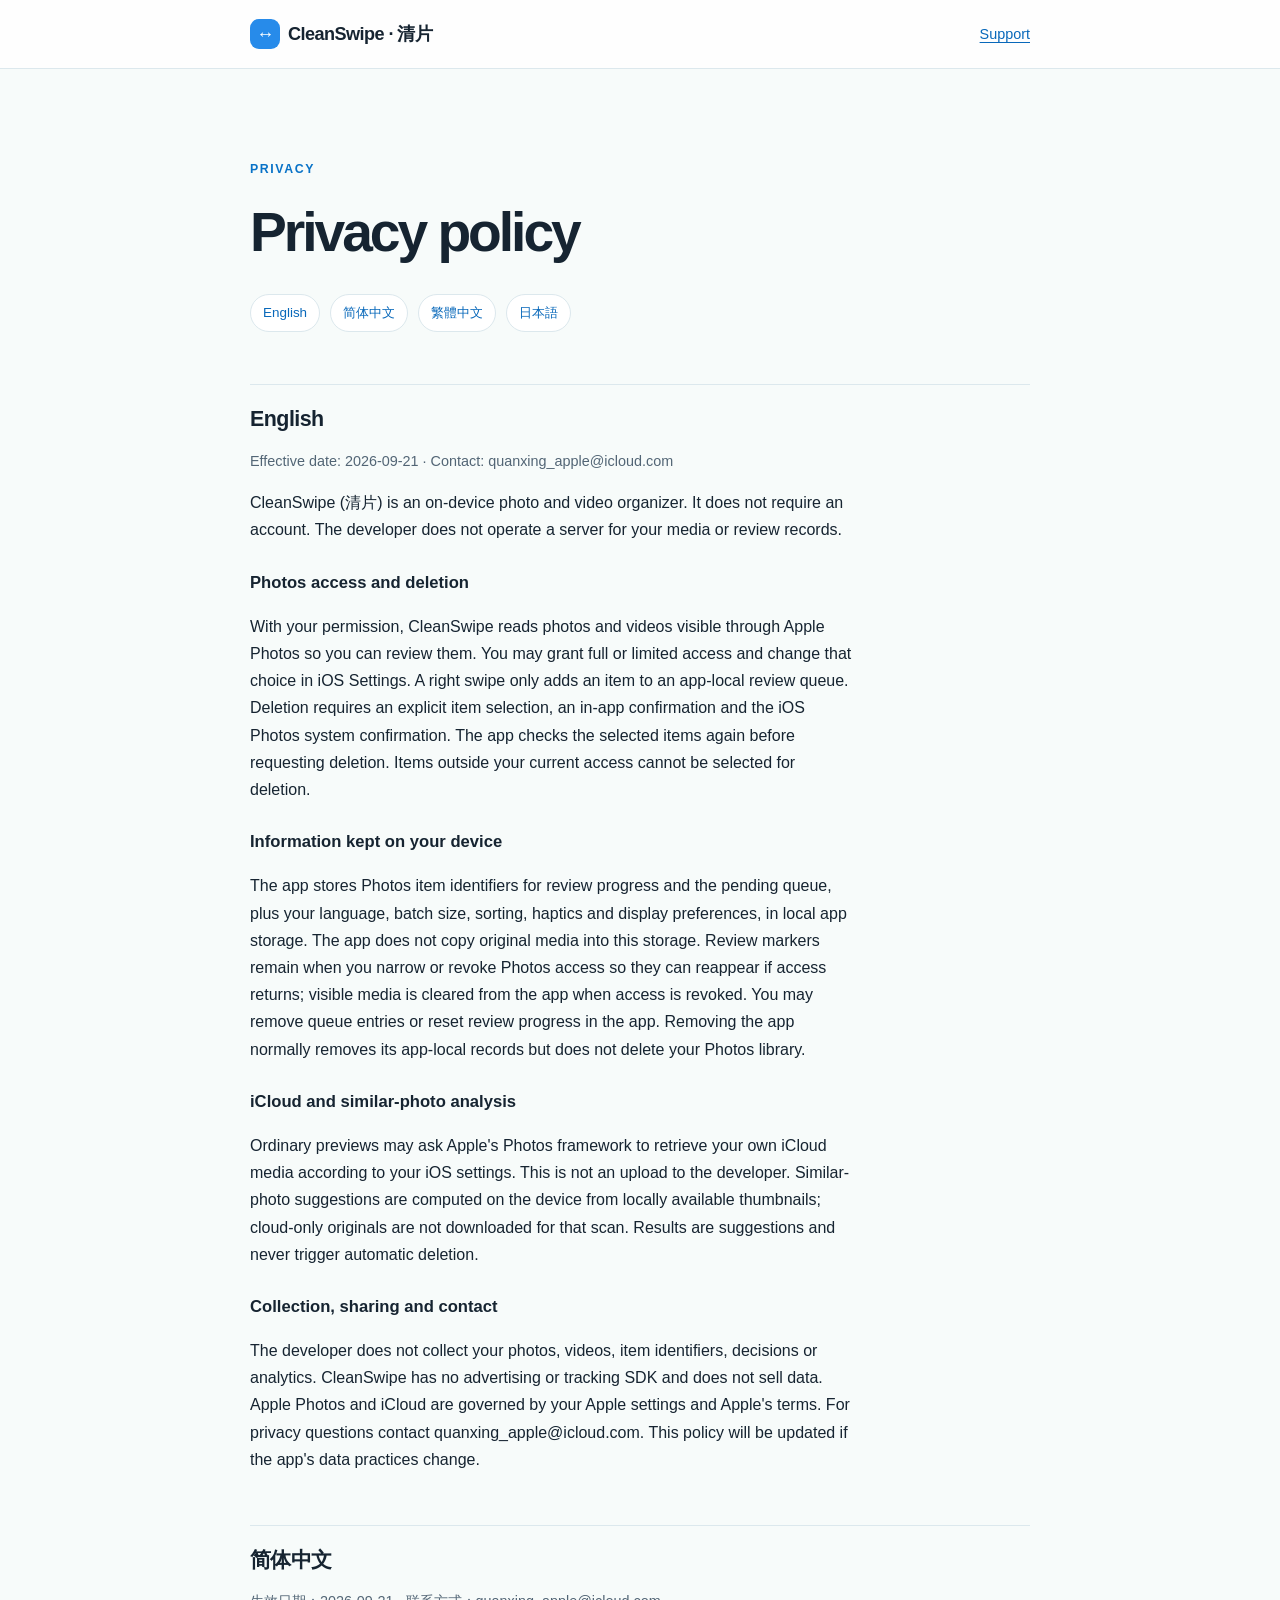
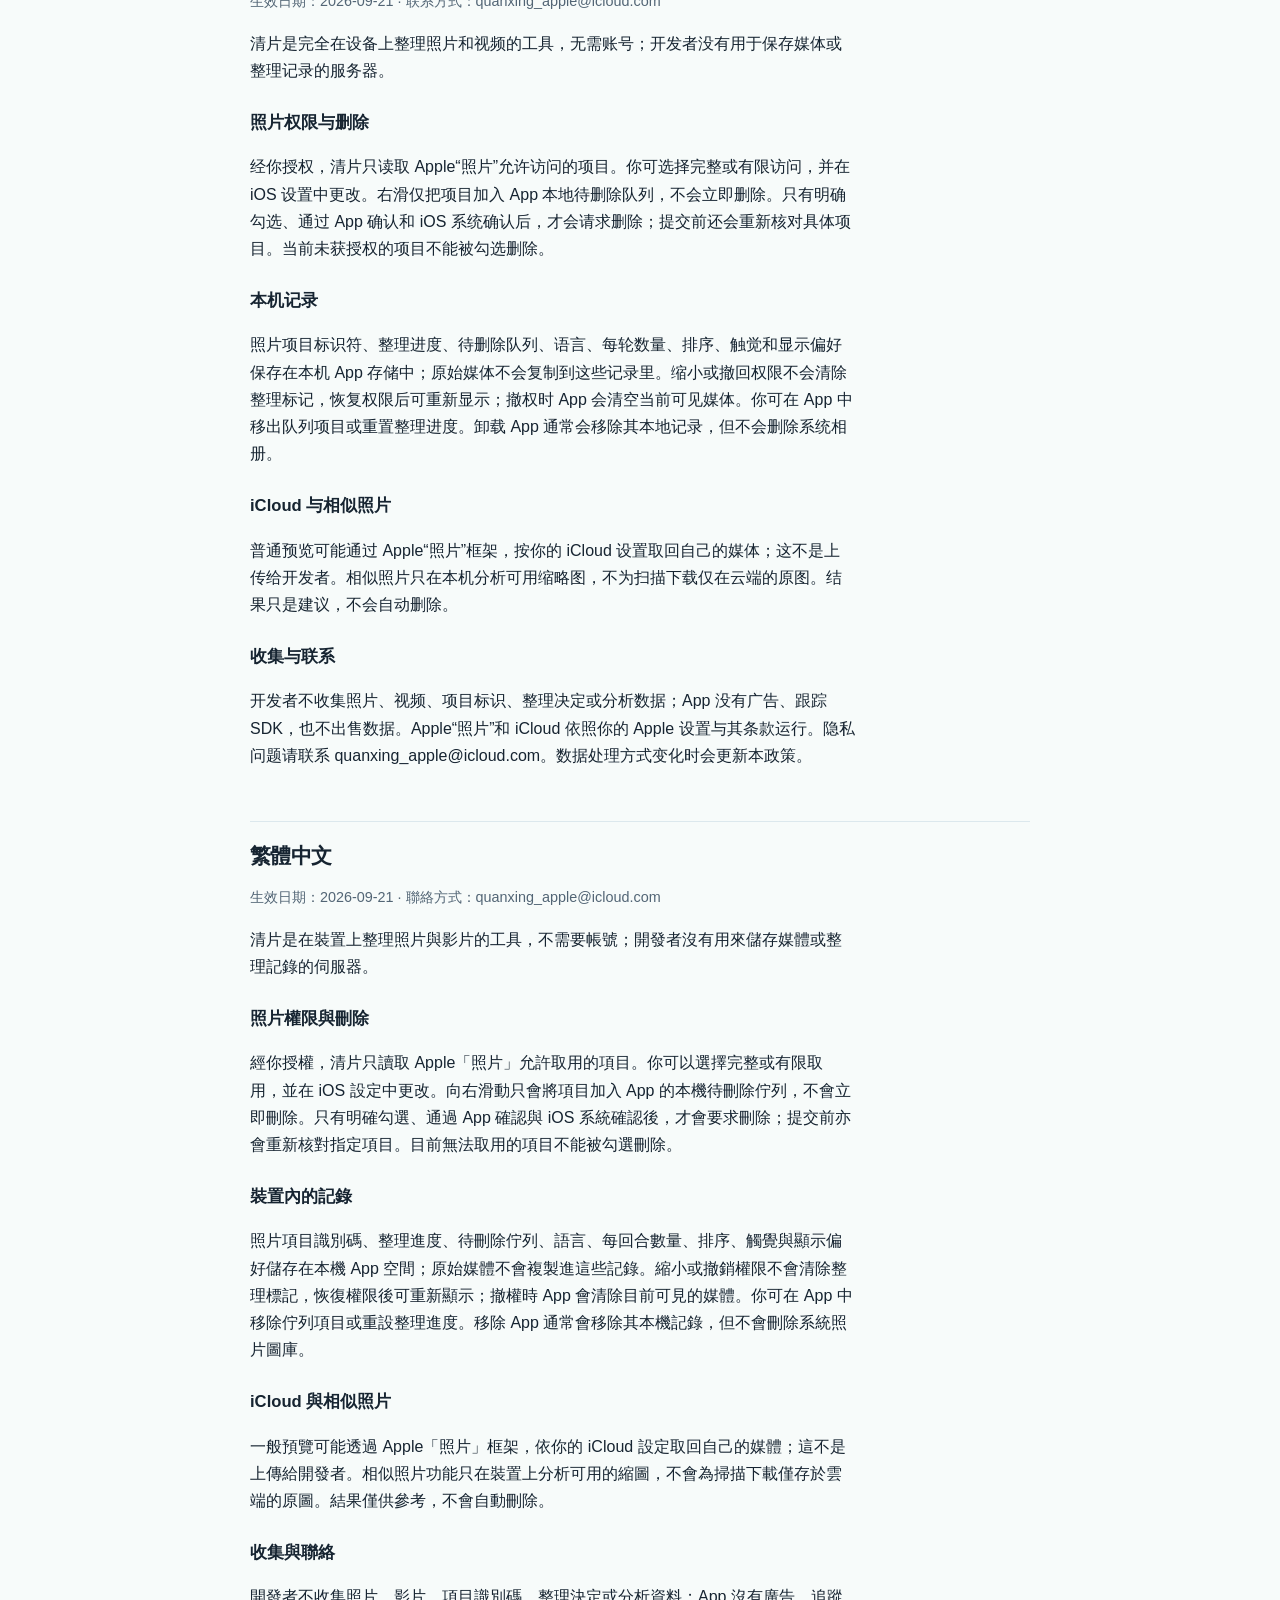
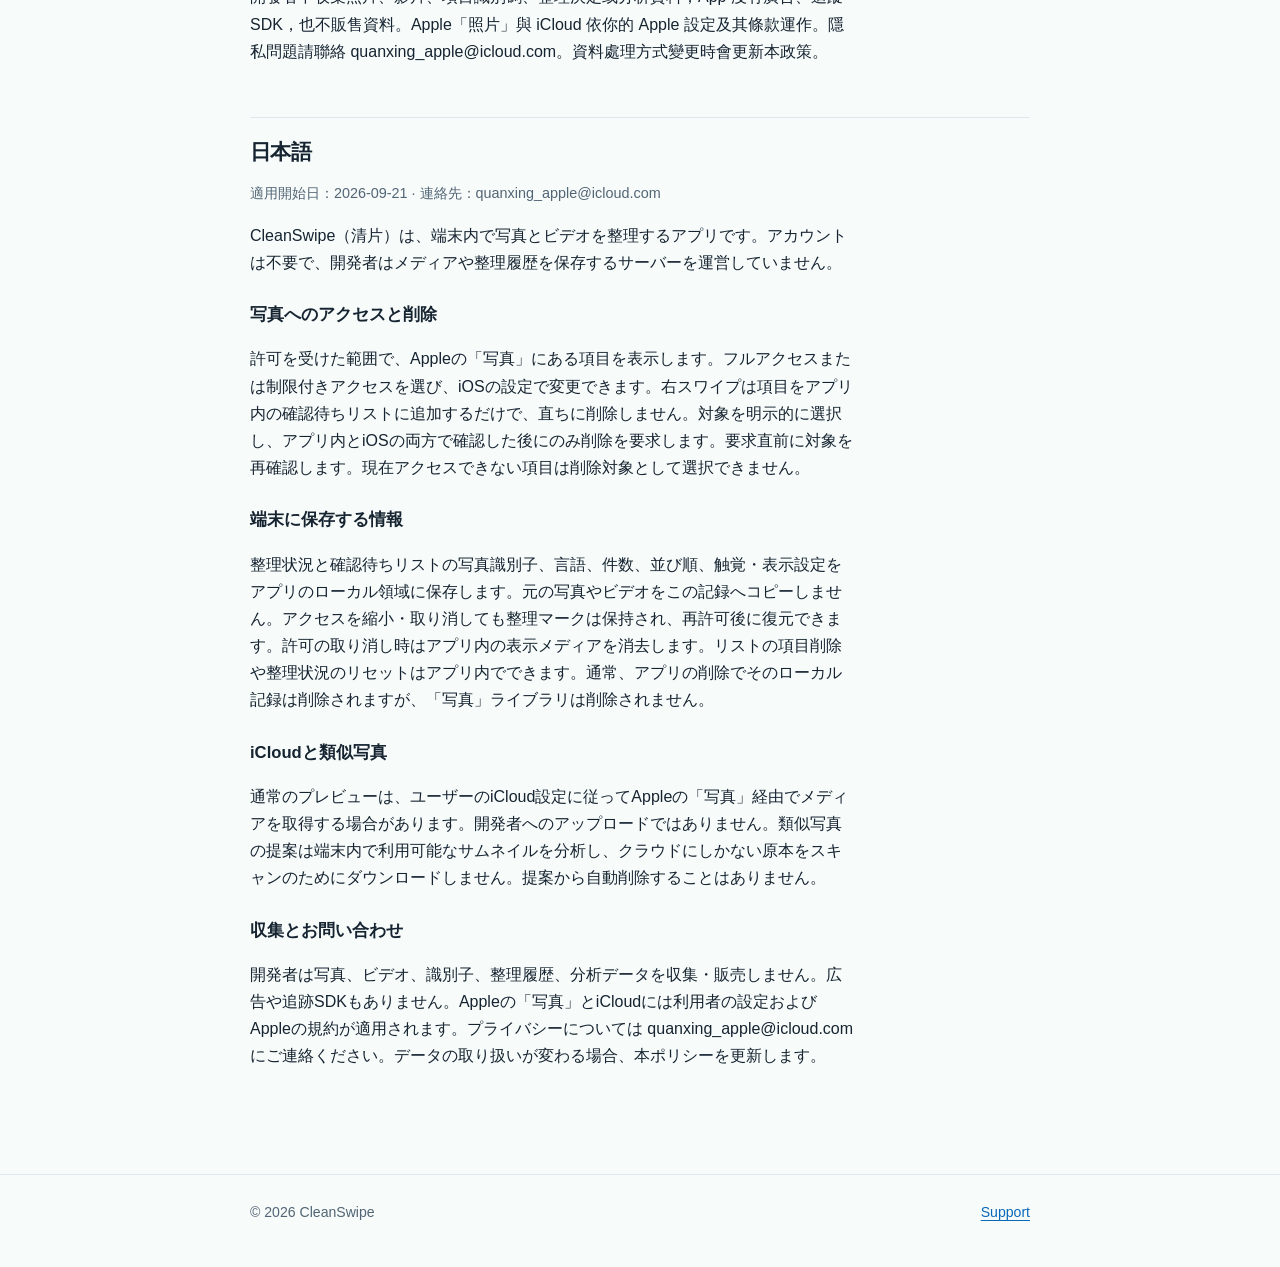
==== privacy/index.html @ 9138d6c2 "Publish CleanSwipe privacy and support site" ====
<!doctype html>
<html lang="en"><head><meta charset="utf-8"><meta name="viewport" content="width=device-width,initial-scale=1"><title>Privacy Policy · CleanSwipe</title><meta name="description" content="How CleanSwipe handles Photos access and on-device review data."><link rel="icon" type="image/png" href="../favicon.png"><link rel="stylesheet" href="../styles.css"></head>
<body><header><div class="wrap nav"><a class="brand" href="../"><i aria-hidden="true">↔</i>CleanSwipe · 清片</a><nav class="navlinks" aria-label="Pages"><a href="../support/">Support</a></nav></div></header>
<main class="wrap"><p class="eyebrow">Privacy</p><h1>Privacy policy</h1><nav class="language-nav" aria-label="Language"><a href="#en">English</a><a href="#zh-hans">简体中文</a><a href="#zh-hant">繁體中文</a><a href="#ja">日本語</a></nav>
<article id="en" class="language-section" lang="en"><h2>English</h2><p class="meta">Effective date: 2026-09-21 · Contact: quanxing_apple@icloud.com</p><p>CleanSwipe (清片) is an on-device photo and video organizer. It does not require an account. The developer does not operate a server for your media or review records.</p><h3>Photos access and deletion</h3><p>With your permission, CleanSwipe reads photos and videos visible through Apple Photos so you can review them. You may grant full or limited access and change that choice in iOS Settings. A right swipe only adds an item to an app-local review queue. Deletion requires an explicit item selection, an in-app confirmation and the iOS Photos system confirmation. The app checks the selected items again before requesting deletion. Items outside your current access cannot be selected for deletion.</p><h3>Information kept on your device</h3><p>The app stores Photos item identifiers for review progress and the pending queue, plus your language, batch size, sorting, haptics and display preferences, in local app storage. The app does not copy original media into this storage. Review markers remain when you narrow or revoke Photos access so they can reappear if access returns; visible media is cleared from the app when access is revoked. You may remove queue entries or reset review progress in the app. Removing the app normally removes its app-local records but does not delete your Photos library.</p><h3>iCloud and similar-photo analysis</h3><p>Ordinary previews may ask Apple's Photos framework to retrieve your own iCloud media according to your iOS settings. This is not an upload to the developer. Similar-photo suggestions are computed on the device from locally available thumbnails; cloud-only originals are not downloaded for that scan. Results are suggestions and never trigger automatic deletion.</p><h3>Collection, sharing and contact</h3><p>The developer does not collect your photos, videos, item identifiers, decisions or analytics. CleanSwipe has no advertising or tracking SDK and does not sell data. Apple Photos and iCloud are governed by your Apple settings and Apple's terms. For privacy questions contact quanxing_apple@icloud.com. This policy will be updated if the app's data practices change.</p></article>
<article id="zh-hans" class="language-section" lang="zh-Hans"><h2>简体中文</h2><p class="meta">生效日期：2026-09-21 · 联系方式：quanxing_apple@icloud.com</p><p>清片是完全在设备上整理照片和视频的工具，无需账号；开发者没有用于保存媒体或整理记录的服务器。</p><h3>照片权限与删除</h3><p>经你授权，清片只读取 Apple“照片”允许访问的项目。你可选择完整或有限访问，并在 iOS 设置中更改。右滑仅把项目加入 App 本地待删除队列，不会立即删除。只有明确勾选、通过 App 确认和 iOS 系统确认后，才会请求删除；提交前还会重新核对具体项目。当前未获授权的项目不能被勾选删除。</p><h3>本机记录</h3><p>照片项目标识符、整理进度、待删除队列、语言、每轮数量、排序、触觉和显示偏好保存在本机 App 存储中；原始媒体不会复制到这些记录里。缩小或撤回权限不会清除整理标记，恢复权限后可重新显示；撤权时 App 会清空当前可见媒体。你可在 App 中移出队列项目或重置整理进度。卸载 App 通常会移除其本地记录，但不会删除系统相册。</p><h3>iCloud 与相似照片</h3><p>普通预览可能通过 Apple“照片”框架，按你的 iCloud 设置取回自己的媒体；这不是上传给开发者。相似照片只在本机分析可用缩略图，不为扫描下载仅在云端的原图。结果只是建议，不会自动删除。</p><h3>收集与联系</h3><p>开发者不收集照片、视频、项目标识、整理决定或分析数据；App 没有广告、跟踪 SDK，也不出售数据。Apple“照片”和 iCloud 依照你的 Apple 设置与其条款运行。隐私问题请联系 quanxing_apple@icloud.com。数据处理方式变化时会更新本政策。</p></article>
<article id="zh-hant" class="language-section" lang="zh-Hant"><h2>繁體中文</h2><p class="meta">生效日期：2026-09-21 · 聯絡方式：quanxing_apple@icloud.com</p><p>清片是在裝置上整理照片與影片的工具，不需要帳號；開發者沒有用來儲存媒體或整理記錄的伺服器。</p><h3>照片權限與刪除</h3><p>經你授權，清片只讀取 Apple「照片」允許取用的項目。你可以選擇完整或有限取用，並在 iOS 設定中更改。向右滑動只會將項目加入 App 的本機待刪除佇列，不會立即刪除。只有明確勾選、通過 App 確認與 iOS 系統確認後，才會要求刪除；提交前亦會重新核對指定項目。目前無法取用的項目不能被勾選刪除。</p><h3>裝置內的記錄</h3><p>照片項目識別碼、整理進度、待刪除佇列、語言、每回合數量、排序、觸覺與顯示偏好儲存在本機 App 空間；原始媒體不會複製進這些記錄。縮小或撤銷權限不會清除整理標記，恢復權限後可重新顯示；撤權時 App 會清除目前可見的媒體。你可在 App 中移除佇列項目或重設整理進度。移除 App 通常會移除其本機記錄，但不會刪除系統照片圖庫。</p><h3>iCloud 與相似照片</h3><p>一般預覽可能透過 Apple「照片」框架，依你的 iCloud 設定取回自己的媒體；這不是上傳給開發者。相似照片功能只在裝置上分析可用的縮圖，不會為掃描下載僅存於雲端的原圖。結果僅供參考，不會自動刪除。</p><h3>收集與聯絡</h3><p>開發者不收集照片、影片、項目識別碼、整理決定或分析資料；App 沒有廣告、追蹤 SDK，也不販售資料。Apple「照片」與 iCloud 依你的 Apple 設定及其條款運作。隱私問題請聯絡 quanxing_apple@icloud.com。資料處理方式變更時會更新本政策。</p></article>
<article id="ja" class="language-section" lang="ja"><h2>日本語</h2><p class="meta">適用開始日：2026-09-21 · 連絡先：quanxing_apple@icloud.com</p><p>CleanSwipe（清片）は、端末内で写真とビデオを整理するアプリです。アカウントは不要で、開発者はメディアや整理履歴を保存するサーバーを運営していません。</p><h3>写真へのアクセスと削除</h3><p>許可を受けた範囲で、Appleの「写真」にある項目を表示します。フルアクセスまたは制限付きアクセスを選び、iOSの設定で変更できます。右スワイプは項目をアプリ内の確認待ちリストに追加するだけで、直ちに削除しません。対象を明示的に選択し、アプリ内とiOSの両方で確認した後にのみ削除を要求します。要求直前に対象を再確認します。現在アクセスできない項目は削除対象として選択できません。</p><h3>端末に保存する情報</h3><p>整理状況と確認待ちリストの写真識別子、言語、件数、並び順、触覚・表示設定をアプリのローカル領域に保存します。元の写真やビデオをこの記録へコピーしません。アクセスを縮小・取り消しても整理マークは保持され、再許可後に復元できます。許可の取り消し時はアプリ内の表示メディアを消去します。リストの項目削除や整理状況のリセットはアプリ内でできます。通常、アプリの削除でそのローカル記録は削除されますが、「写真」ライブラリは削除されません。</p><h3>iCloudと類似写真</h3><p>通常のプレビューは、ユーザーのiCloud設定に従ってAppleの「写真」経由でメディアを取得する場合があります。開発者へのアップロードではありません。類似写真の提案は端末内で利用可能なサムネイルを分析し、クラウドにしかない原本をスキャンのためにダウンロードしません。提案から自動削除することはありません。</p><h3>収集とお問い合わせ</h3><p>開発者は写真、ビデオ、識別子、整理履歴、分析データを収集・販売しません。広告や追跡SDKもありません。Appleの「写真」とiCloudには利用者の設定およびAppleの規約が適用されます。プライバシーについては quanxing_apple@icloud.com にご連絡ください。データの取り扱いが変わる場合、本ポリシーを更新します。</p></article>
</main><footer><div class="wrap"><span>© 2026 CleanSwipe</span><a href="../support/">Support</a></div></footer></body></html>
---- styles.css ----
:root{color-scheme:light;--ink:#162431;--muted:#526575;--blue:#278bea;--line:#dce8ed;--paper:#fff;--bg:#f7fbfa;--warm:#fff7e8}
*{box-sizing:border-box}
html{font-family:-apple-system,BlinkMacSystemFont,"SF Pro Text","PingFang SC","PingFang TC","Hiragino Kaku Gothic ProN",sans-serif;line-height:1.7;color:var(--ink);background:var(--bg);-webkit-text-size-adjust:100%}
body{margin:0;min-width:280px}
a{color:#0868ba;text-underline-offset:.2em}
a:focus-visible{outline:3px solid var(--blue);outline-offset:4px;border-radius:4px}
.wrap{width:min(100% - 40px,780px);margin:auto}
header{border-bottom:1px solid var(--line);background:rgba(255,255,255,.88)}
.nav{display:flex;justify-content:space-between;align-items:center;gap:20px;min-height:68px}
.brand{font-weight:800;color:var(--ink);font-size:1.13rem;text-decoration:none;letter-spacing:-.03em}
.brand i{display:inline-grid;place-items:center;width:30px;height:30px;border-radius:9px;background:var(--blue);color:#fff;font-style:normal;margin-right:8px}
.navlinks{display:flex;gap:18px;flex-wrap:wrap;font-size:.9rem}
main{padding:clamp(36px,7vw,78px) 0 88px}
.eyebrow{font-size:.77rem;letter-spacing:.13em;text-transform:uppercase;font-weight:750;color:#0872c7}
h1{font-size:clamp(2rem,5vw,3.45rem);line-height:1.16;letter-spacing:-.055em;margin:.35em 0}
h2{font-size:1.34rem;line-height:1.35;margin:2em 0 .5em;letter-spacing:-.025em}
h3{font-size:1.04rem;margin:1.5em 0 .3em}
p,li{max-width:68ch}
.lede{font-size:1.14rem;color:var(--muted);max-width:53ch}
.notice{border-left:4px solid #efb94c;background:var(--warm);padding:14px 18px;margin:24px 0;color:#63480d}
.linklist{margin-top:42px;border-top:1px solid var(--line)}
.linklist a{display:flex;justify-content:space-between;gap:14px;padding:23px 0;border-bottom:1px solid var(--line);font-weight:700;text-decoration:none;color:var(--ink)}
.linklist a span:last-child{color:var(--blue)}
.language-nav{display:flex;gap:10px;flex-wrap:wrap;margin:30px 0}
.language-nav a{padding:7px 12px;border:1px solid var(--line);border-radius:99px;background:var(--paper);font-size:.84rem;text-decoration:none}
.language-section{border-top:1px solid var(--line);padding-top:20px;margin-top:52px}
.language-section h2:first-child{margin-top:0}
.meta{font-size:.9rem;color:var(--muted)}
footer{border-top:1px solid var(--line);padding:26px 0 42px;color:var(--muted);font-size:.88rem}
footer .wrap{display:flex;justify-content:space-between;gap:20px;flex-wrap:wrap}
@media(max-width:560px){.nav{align-items:flex-start;flex-direction:column;padding:16px 0}.navlinks{gap:14px}main{padding-top:36px}}
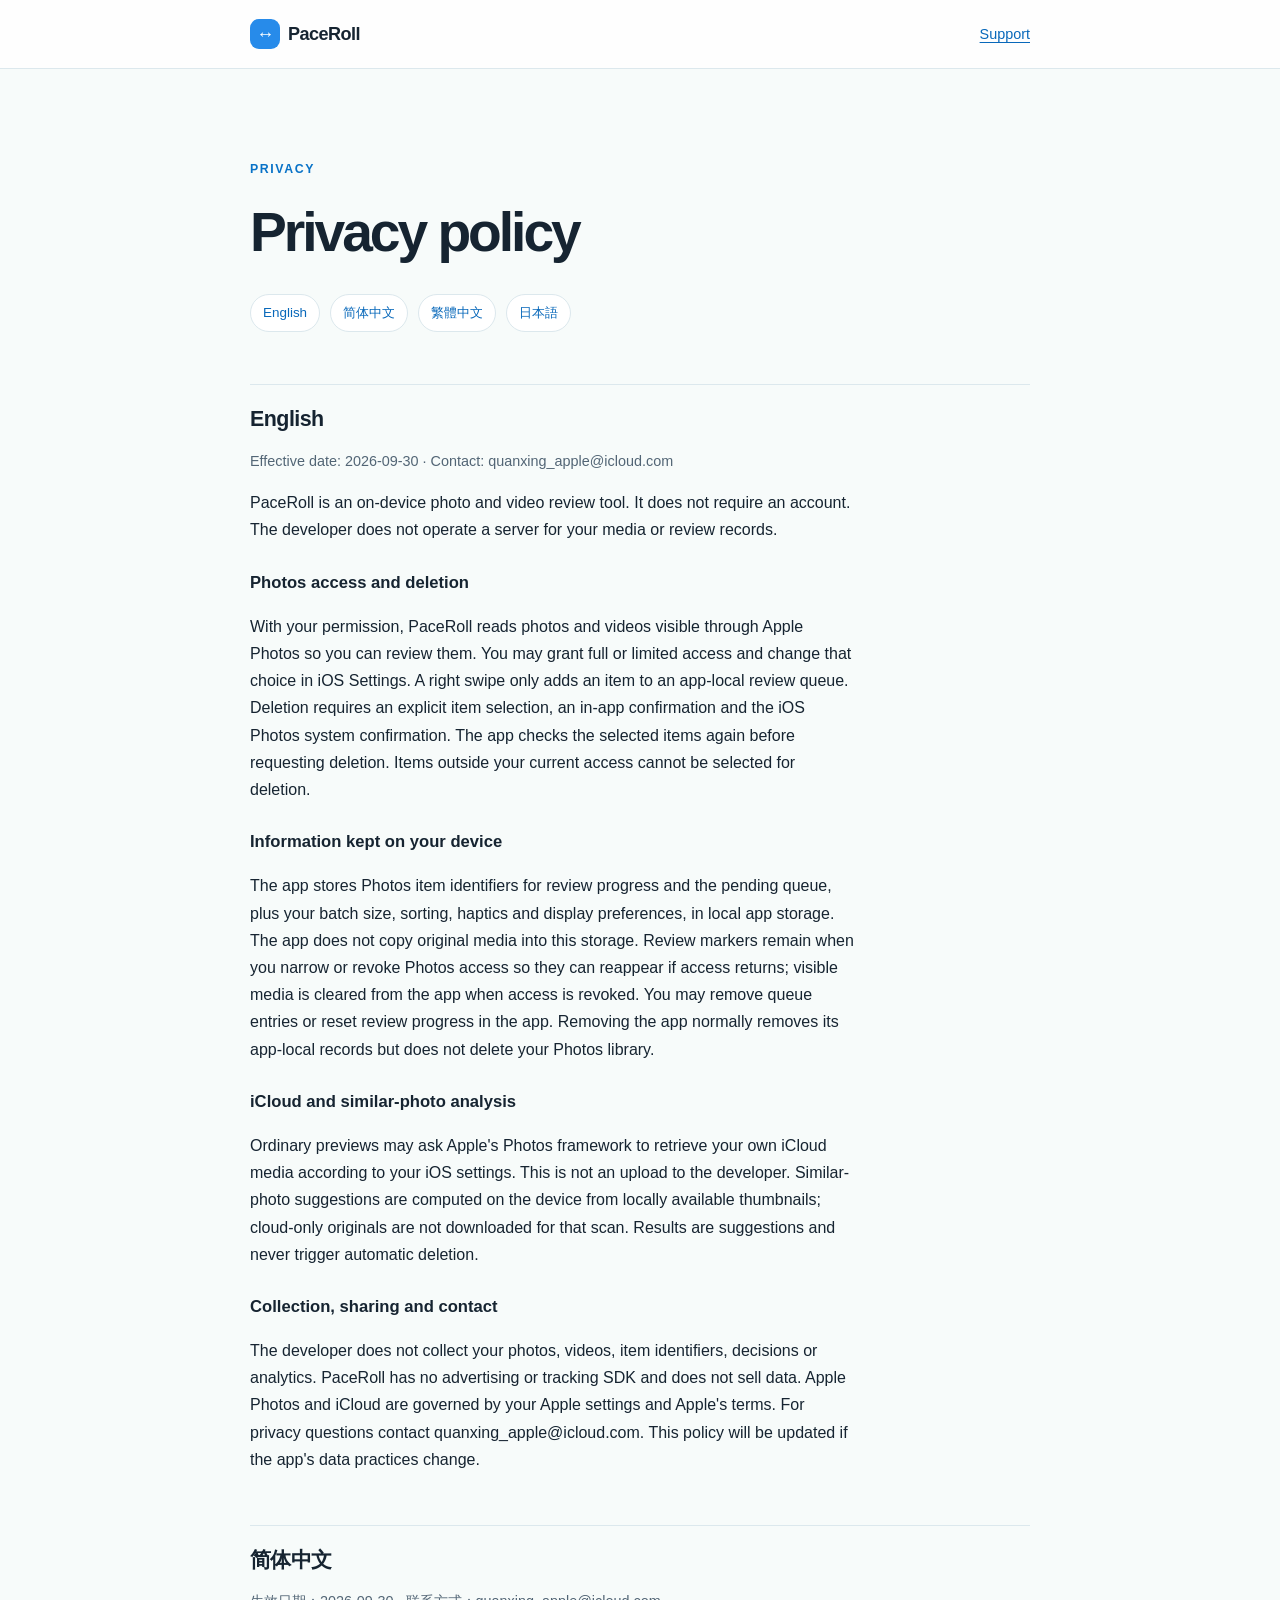
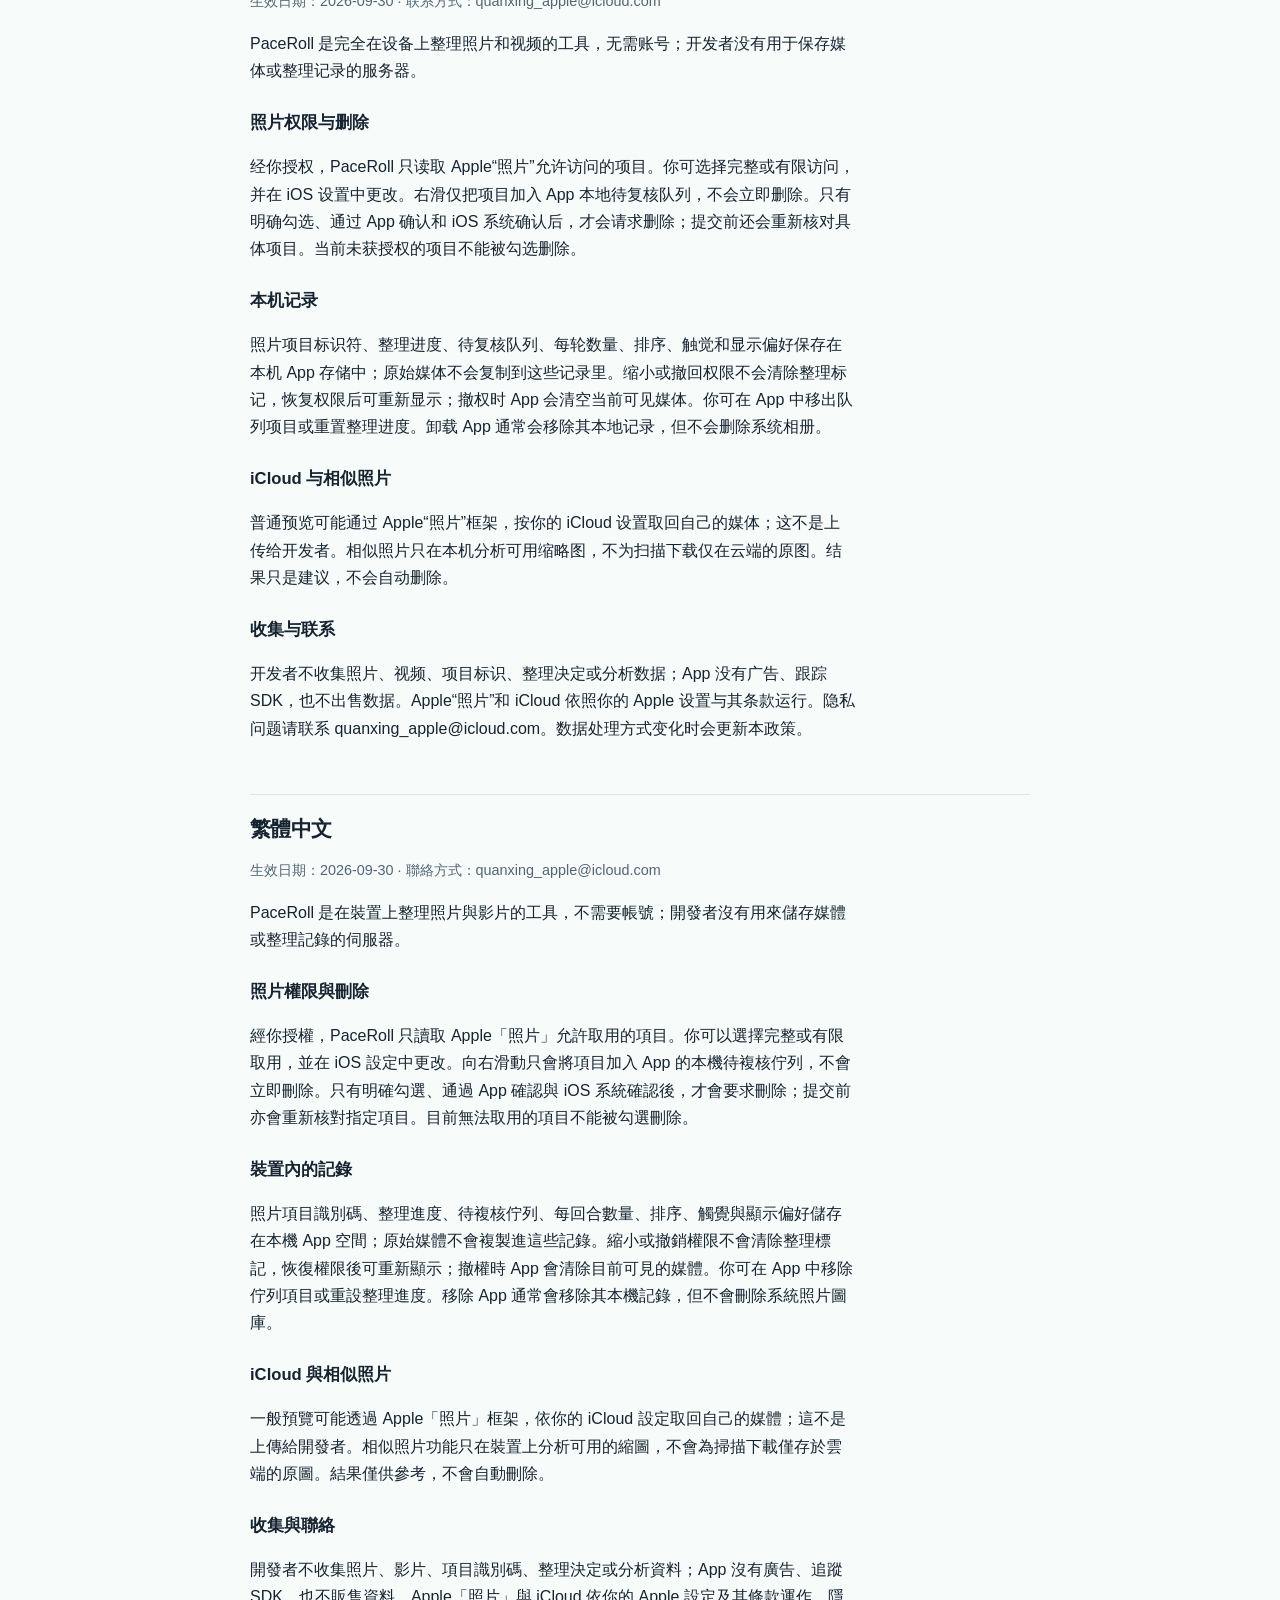
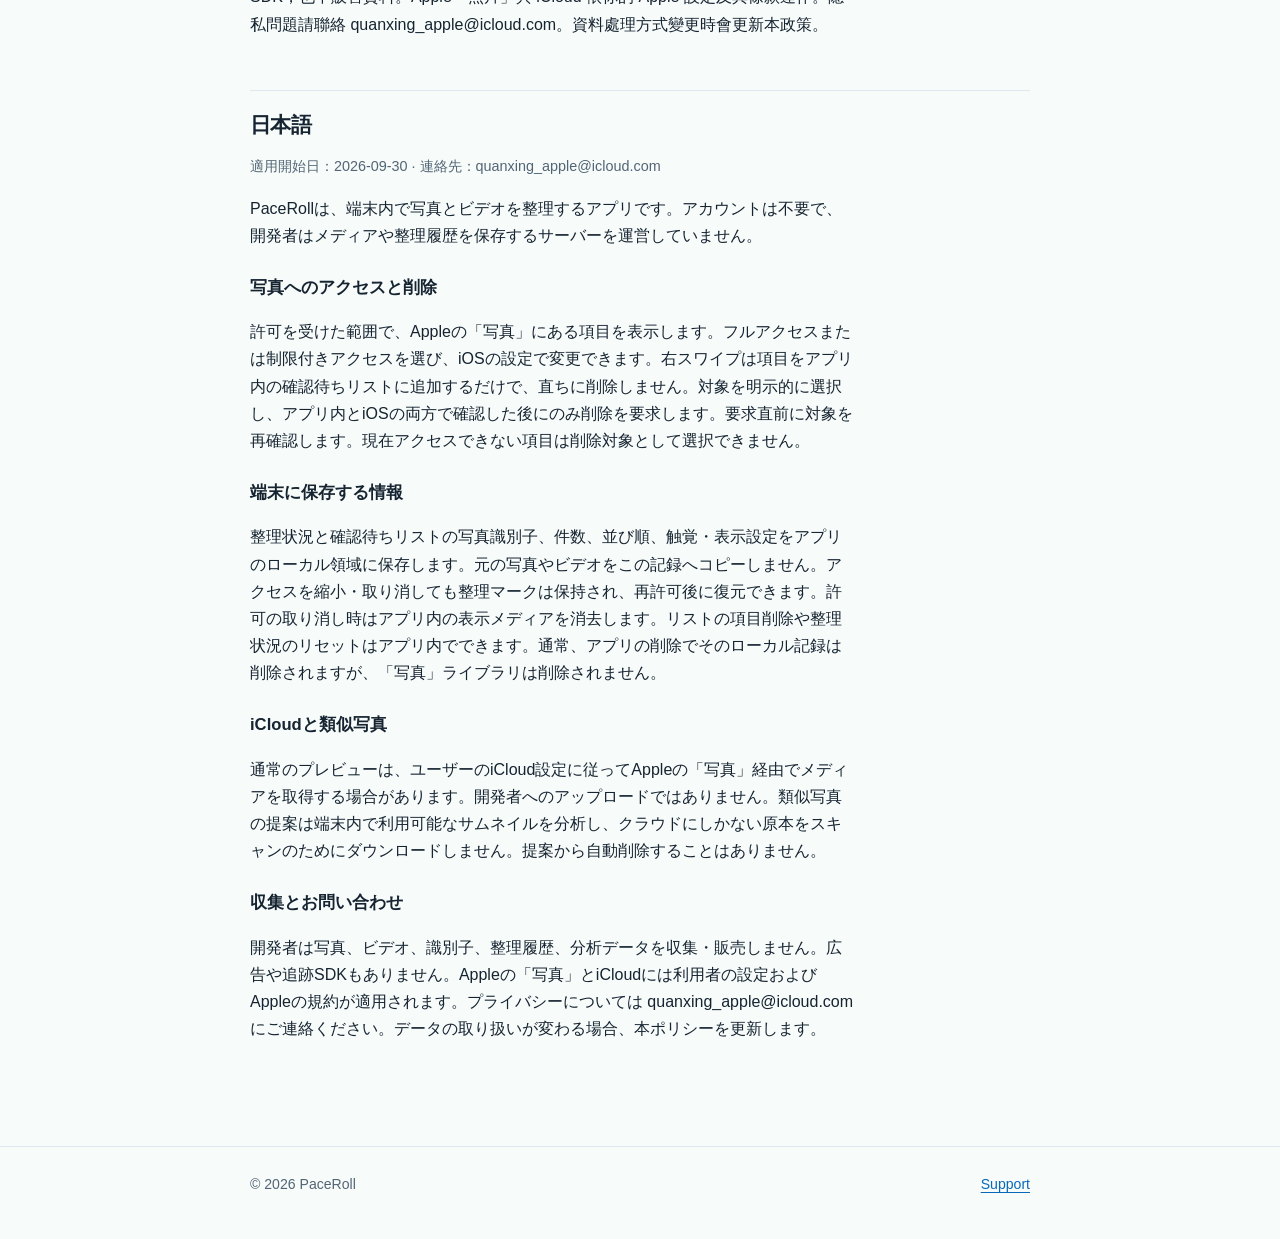
==== commit ac547258: "Rebrand support site for PaceRoll" ====
--- a/privacy/index.html
+++ b/privacy/index.html
@@ -1,9 +1,9 @@
 <!doctype html>
-<html lang="en"><head><meta charset="utf-8"><meta name="viewport" content="width=device-width,initial-scale=1"><title>Privacy Policy · CleanSwipe</title><meta name="description" content="How CleanSwipe handles Photos access and on-device review data."><link rel="icon" type="image/png" href="../favicon.png"><link rel="stylesheet" href="../styles.css"></head>
-<body><header><div class="wrap nav"><a class="brand" href="../"><i aria-hidden="true">↔</i>CleanSwipe · 清片</a><nav class="navlinks" aria-label="Pages"><a href="../support/">Support</a></nav></div></header>
+<html lang="en"><head><meta charset="utf-8"><meta name="viewport" content="width=device-width,initial-scale=1"><title>Privacy Policy · PaceRoll</title><meta name="description" content="How PaceRoll handles Photos access and on-device review data."><link rel="icon" type="image/png" href="../favicon.png"><link rel="stylesheet" href="../styles.css"></head>
+<body><header><div class="wrap nav"><a class="brand" href="../"><i aria-hidden="true">↔</i>PaceRoll</a><nav class="navlinks" aria-label="Pages"><a href="../support/">Support</a></nav></div></header>
 <main class="wrap"><p class="eyebrow">Privacy</p><h1>Privacy policy</h1><nav class="language-nav" aria-label="Language"><a href="#en">English</a><a href="#zh-hans">简体中文</a><a href="#zh-hant">繁體中文</a><a href="#ja">日本語</a></nav>
-<article id="en" class="language-section" lang="en"><h2>English</h2><p class="meta">Effective date: 2026-09-21 · Contact: quanxing_apple@icloud.com</p><p>CleanSwipe (清片) is an on-device photo and video organizer. It does not require an account. The developer does not operate a server for your media or review records.</p><h3>Photos access and deletion</h3><p>With your permission, CleanSwipe reads photos and videos visible through Apple Photos so you can review them. You may grant full or limited access and change that choice in iOS Settings. A right swipe only adds an item to an app-local review queue. Deletion requires an explicit item selection, an in-app confirmation and the iOS Photos system confirmation. The app checks the selected items again before requesting deletion. Items outside your current access cannot be selected for deletion.</p><h3>Information kept on your device</h3><p>The app stores Photos item identifiers for review progress and the pending queue, plus your language, batch size, sorting, haptics and display preferences, in local app storage. The app does not copy original media into this storage. Review markers remain when you narrow or revoke Photos access so they can reappear if access returns; visible media is cleared from the app when access is revoked. You may remove queue entries or reset review progress in the app. Removing the app normally removes its app-local records but does not delete your Photos library.</p><h3>iCloud and similar-photo analysis</h3><p>Ordinary previews may ask Apple's Photos framework to retrieve your own iCloud media according to your iOS settings. This is not an upload to the developer. Similar-photo suggestions are computed on the device from locally available thumbnails; cloud-only originals are not downloaded for that scan. Results are suggestions and never trigger automatic deletion.</p><h3>Collection, sharing and contact</h3><p>The developer does not collect your photos, videos, item identifiers, decisions or analytics. CleanSwipe has no advertising or tracking SDK and does not sell data. Apple Photos and iCloud are governed by your Apple settings and Apple's terms. For privacy questions contact quanxing_apple@icloud.com. This policy will be updated if the app's data practices change.</p></article>
-<article id="zh-hans" class="language-section" lang="zh-Hans"><h2>简体中文</h2><p class="meta">生效日期：2026-09-21 · 联系方式：quanxing_apple@icloud.com</p><p>清片是完全在设备上整理照片和视频的工具，无需账号；开发者没有用于保存媒体或整理记录的服务器。</p><h3>照片权限与删除</h3><p>经你授权，清片只读取 Apple“照片”允许访问的项目。你可选择完整或有限访问，并在 iOS 设置中更改。右滑仅把项目加入 App 本地待删除队列，不会立即删除。只有明确勾选、通过 App 确认和 iOS 系统确认后，才会请求删除；提交前还会重新核对具体项目。当前未获授权的项目不能被勾选删除。</p><h3>本机记录</h3><p>照片项目标识符、整理进度、待删除队列、语言、每轮数量、排序、触觉和显示偏好保存在本机 App 存储中；原始媒体不会复制到这些记录里。缩小或撤回权限不会清除整理标记，恢复权限后可重新显示；撤权时 App 会清空当前可见媒体。你可在 App 中移出队列项目或重置整理进度。卸载 App 通常会移除其本地记录，但不会删除系统相册。</p><h3>iCloud 与相似照片</h3><p>普通预览可能通过 Apple“照片”框架，按你的 iCloud 设置取回自己的媒体；这不是上传给开发者。相似照片只在本机分析可用缩略图，不为扫描下载仅在云端的原图。结果只是建议，不会自动删除。</p><h3>收集与联系</h3><p>开发者不收集照片、视频、项目标识、整理决定或分析数据；App 没有广告、跟踪 SDK，也不出售数据。Apple“照片”和 iCloud 依照你的 Apple 设置与其条款运行。隐私问题请联系 quanxing_apple@icloud.com。数据处理方式变化时会更新本政策。</p></article>
-<article id="zh-hant" class="language-section" lang="zh-Hant"><h2>繁體中文</h2><p class="meta">生效日期：2026-09-21 · 聯絡方式：quanxing_apple@icloud.com</p><p>清片是在裝置上整理照片與影片的工具，不需要帳號；開發者沒有用來儲存媒體或整理記錄的伺服器。</p><h3>照片權限與刪除</h3><p>經你授權，清片只讀取 Apple「照片」允許取用的項目。你可以選擇完整或有限取用，並在 iOS 設定中更改。向右滑動只會將項目加入 App 的本機待刪除佇列，不會立即刪除。只有明確勾選、通過 App 確認與 iOS 系統確認後，才會要求刪除；提交前亦會重新核對指定項目。目前無法取用的項目不能被勾選刪除。</p><h3>裝置內的記錄</h3><p>照片項目識別碼、整理進度、待刪除佇列、語言、每回合數量、排序、觸覺與顯示偏好儲存在本機 App 空間；原始媒體不會複製進這些記錄。縮小或撤銷權限不會清除整理標記，恢復權限後可重新顯示；撤權時 App 會清除目前可見的媒體。你可在 App 中移除佇列項目或重設整理進度。移除 App 通常會移除其本機記錄，但不會刪除系統照片圖庫。</p><h3>iCloud 與相似照片</h3><p>一般預覽可能透過 Apple「照片」框架，依你的 iCloud 設定取回自己的媒體；這不是上傳給開發者。相似照片功能只在裝置上分析可用的縮圖，不會為掃描下載僅存於雲端的原圖。結果僅供參考，不會自動刪除。</p><h3>收集與聯絡</h3><p>開發者不收集照片、影片、項目識別碼、整理決定或分析資料；App 沒有廣告、追蹤 SDK，也不販售資料。Apple「照片」與 iCloud 依你的 Apple 設定及其條款運作。隱私問題請聯絡 quanxing_apple@icloud.com。資料處理方式變更時會更新本政策。</p></article>
-<article id="ja" class="language-section" lang="ja"><h2>日本語</h2><p class="meta">適用開始日：2026-09-21 · 連絡先：quanxing_apple@icloud.com</p><p>CleanSwipe（清片）は、端末内で写真とビデオを整理するアプリです。アカウントは不要で、開発者はメディアや整理履歴を保存するサーバーを運営していません。</p><h3>写真へのアクセスと削除</h3><p>許可を受けた範囲で、Appleの「写真」にある項目を表示します。フルアクセスまたは制限付きアクセスを選び、iOSの設定で変更できます。右スワイプは項目をアプリ内の確認待ちリストに追加するだけで、直ちに削除しません。対象を明示的に選択し、アプリ内とiOSの両方で確認した後にのみ削除を要求します。要求直前に対象を再確認します。現在アクセスできない項目は削除対象として選択できません。</p><h3>端末に保存する情報</h3><p>整理状況と確認待ちリストの写真識別子、言語、件数、並び順、触覚・表示設定をアプリのローカル領域に保存します。元の写真やビデオをこの記録へコピーしません。アクセスを縮小・取り消しても整理マークは保持され、再許可後に復元できます。許可の取り消し時はアプリ内の表示メディアを消去します。リストの項目削除や整理状況のリセットはアプリ内でできます。通常、アプリの削除でそのローカル記録は削除されますが、「写真」ライブラリは削除されません。</p><h3>iCloudと類似写真</h3><p>通常のプレビューは、ユーザーのiCloud設定に従ってAppleの「写真」経由でメディアを取得する場合があります。開発者へのアップロードではありません。類似写真の提案は端末内で利用可能なサムネイルを分析し、クラウドにしかない原本をスキャンのためにダウンロードしません。提案から自動削除することはありません。</p><h3>収集とお問い合わせ</h3><p>開発者は写真、ビデオ、識別子、整理履歴、分析データを収集・販売しません。広告や追跡SDKもありません。Appleの「写真」とiCloudには利用者の設定およびAppleの規約が適用されます。プライバシーについては quanxing_apple@icloud.com にご連絡ください。データの取り扱いが変わる場合、本ポリシーを更新します。</p></article>
-</main><footer><div class="wrap"><span>© 2026 CleanSwipe</span><a href="../support/">Support</a></div></footer></body></html>
+<article id="en" class="language-section" lang="en"><h2>English</h2><p class="meta">Effective date: 2026-09-30 · Contact: quanxing_apple@icloud.com</p><p>PaceRoll is an on-device photo and video review tool. It does not require an account. The developer does not operate a server for your media or review records.</p><h3>Photos access and deletion</h3><p>With your permission, PaceRoll reads photos and videos visible through Apple Photos so you can review them. You may grant full or limited access and change that choice in iOS Settings. A right swipe only adds an item to an app-local review queue. Deletion requires an explicit item selection, an in-app confirmation and the iOS Photos system confirmation. The app checks the selected items again before requesting deletion. Items outside your current access cannot be selected for deletion.</p><h3>Information kept on your device</h3><p>The app stores Photos item identifiers for review progress and the pending queue, plus your batch size, sorting, haptics and display preferences, in local app storage. The app does not copy original media into this storage. Review markers remain when you narrow or revoke Photos access so they can reappear if access returns; visible media is cleared from the app when access is revoked. You may remove queue entries or reset review progress in the app. Removing the app normally removes its app-local records but does not delete your Photos library.</p><h3>iCloud and similar-photo analysis</h3><p>Ordinary previews may ask Apple's Photos framework to retrieve your own iCloud media according to your iOS settings. This is not an upload to the developer. Similar-photo suggestions are computed on the device from locally available thumbnails; cloud-only originals are not downloaded for that scan. Results are suggestions and never trigger automatic deletion.</p><h3>Collection, sharing and contact</h3><p>The developer does not collect your photos, videos, item identifiers, decisions or analytics. PaceRoll has no advertising or tracking SDK and does not sell data. Apple Photos and iCloud are governed by your Apple settings and Apple's terms. For privacy questions contact quanxing_apple@icloud.com. This policy will be updated if the app's data practices change.</p></article>
+<article id="zh-hans" class="language-section" lang="zh-Hans"><h2>简体中文</h2><p class="meta">生效日期：2026-09-30 · 联系方式：quanxing_apple@icloud.com</p><p>PaceRoll 是完全在设备上整理照片和视频的工具，无需账号；开发者没有用于保存媒体或整理记录的服务器。</p><h3>照片权限与删除</h3><p>经你授权，PaceRoll 只读取 Apple“照片”允许访问的项目。你可选择完整或有限访问，并在 iOS 设置中更改。右滑仅把项目加入 App 本地待复核队列，不会立即删除。只有明确勾选、通过 App 确认和 iOS 系统确认后，才会请求删除；提交前还会重新核对具体项目。当前未获授权的项目不能被勾选删除。</p><h3>本机记录</h3><p>照片项目标识符、整理进度、待复核队列、每轮数量、排序、触觉和显示偏好保存在本机 App 存储中；原始媒体不会复制到这些记录里。缩小或撤回权限不会清除整理标记，恢复权限后可重新显示；撤权时 App 会清空当前可见媒体。你可在 App 中移出队列项目或重置整理进度。卸载 App 通常会移除其本地记录，但不会删除系统相册。</p><h3>iCloud 与相似照片</h3><p>普通预览可能通过 Apple“照片”框架，按你的 iCloud 设置取回自己的媒体；这不是上传给开发者。相似照片只在本机分析可用缩略图，不为扫描下载仅在云端的原图。结果只是建议，不会自动删除。</p><h3>收集与联系</h3><p>开发者不收集照片、视频、项目标识、整理决定或分析数据；App 没有广告、跟踪 SDK，也不出售数据。Apple“照片”和 iCloud 依照你的 Apple 设置与其条款运行。隐私问题请联系 quanxing_apple@icloud.com。数据处理方式变化时会更新本政策。</p></article>
+<article id="zh-hant" class="language-section" lang="zh-Hant"><h2>繁體中文</h2><p class="meta">生效日期：2026-09-30 · 聯絡方式：quanxing_apple@icloud.com</p><p>PaceRoll 是在裝置上整理照片與影片的工具，不需要帳號；開發者沒有用來儲存媒體或整理記錄的伺服器。</p><h3>照片權限與刪除</h3><p>經你授權，PaceRoll 只讀取 Apple「照片」允許取用的項目。你可以選擇完整或有限取用，並在 iOS 設定中更改。向右滑動只會將項目加入 App 的本機待複核佇列，不會立即刪除。只有明確勾選、通過 App 確認與 iOS 系統確認後，才會要求刪除；提交前亦會重新核對指定項目。目前無法取用的項目不能被勾選刪除。</p><h3>裝置內的記錄</h3><p>照片項目識別碼、整理進度、待複核佇列、每回合數量、排序、觸覺與顯示偏好儲存在本機 App 空間；原始媒體不會複製進這些記錄。縮小或撤銷權限不會清除整理標記，恢復權限後可重新顯示；撤權時 App 會清除目前可見的媒體。你可在 App 中移除佇列項目或重設整理進度。移除 App 通常會移除其本機記錄，但不會刪除系統照片圖庫。</p><h3>iCloud 與相似照片</h3><p>一般預覽可能透過 Apple「照片」框架，依你的 iCloud 設定取回自己的媒體；這不是上傳給開發者。相似照片功能只在裝置上分析可用的縮圖，不會為掃描下載僅存於雲端的原圖。結果僅供參考，不會自動刪除。</p><h3>收集與聯絡</h3><p>開發者不收集照片、影片、項目識別碼、整理決定或分析資料；App 沒有廣告、追蹤 SDK，也不販售資料。Apple「照片」與 iCloud 依你的 Apple 設定及其條款運作。隱私問題請聯絡 quanxing_apple@icloud.com。資料處理方式變更時會更新本政策。</p></article>
+<article id="ja" class="language-section" lang="ja"><h2>日本語</h2><p class="meta">適用開始日：2026-09-30 · 連絡先：quanxing_apple@icloud.com</p><p>PaceRollは、端末内で写真とビデオを整理するアプリです。アカウントは不要で、開発者はメディアや整理履歴を保存するサーバーを運営していません。</p><h3>写真へのアクセスと削除</h3><p>許可を受けた範囲で、Appleの「写真」にある項目を表示します。フルアクセスまたは制限付きアクセスを選び、iOSの設定で変更できます。右スワイプは項目をアプリ内の確認待ちリストに追加するだけで、直ちに削除しません。対象を明示的に選択し、アプリ内とiOSの両方で確認した後にのみ削除を要求します。要求直前に対象を再確認します。現在アクセスできない項目は削除対象として選択できません。</p><h3>端末に保存する情報</h3><p>整理状況と確認待ちリストの写真識別子、件数、並び順、触覚・表示設定をアプリのローカル領域に保存します。元の写真やビデオをこの記録へコピーしません。アクセスを縮小・取り消しても整理マークは保持され、再許可後に復元できます。許可の取り消し時はアプリ内の表示メディアを消去します。リストの項目削除や整理状況のリセットはアプリ内でできます。通常、アプリの削除でそのローカル記録は削除されますが、「写真」ライブラリは削除されません。</p><h3>iCloudと類似写真</h3><p>通常のプレビューは、ユーザーのiCloud設定に従ってAppleの「写真」経由でメディアを取得する場合があります。開発者へのアップロードではありません。類似写真の提案は端末内で利用可能なサムネイルを分析し、クラウドにしかない原本をスキャンのためにダウンロードしません。提案から自動削除することはありません。</p><h3>収集とお問い合わせ</h3><p>開発者は写真、ビデオ、識別子、整理履歴、分析データを収集・販売しません。広告や追跡SDKもありません。Appleの「写真」とiCloudには利用者の設定およびAppleの規約が適用されます。プライバシーについては quanxing_apple@icloud.com にご連絡ください。データの取り扱いが変わる場合、本ポリシーを更新します。</p></article>
+</main><footer><div class="wrap"><span>© 2026 PaceRoll</span><a href="../support/">Support</a></div></footer></body></html>
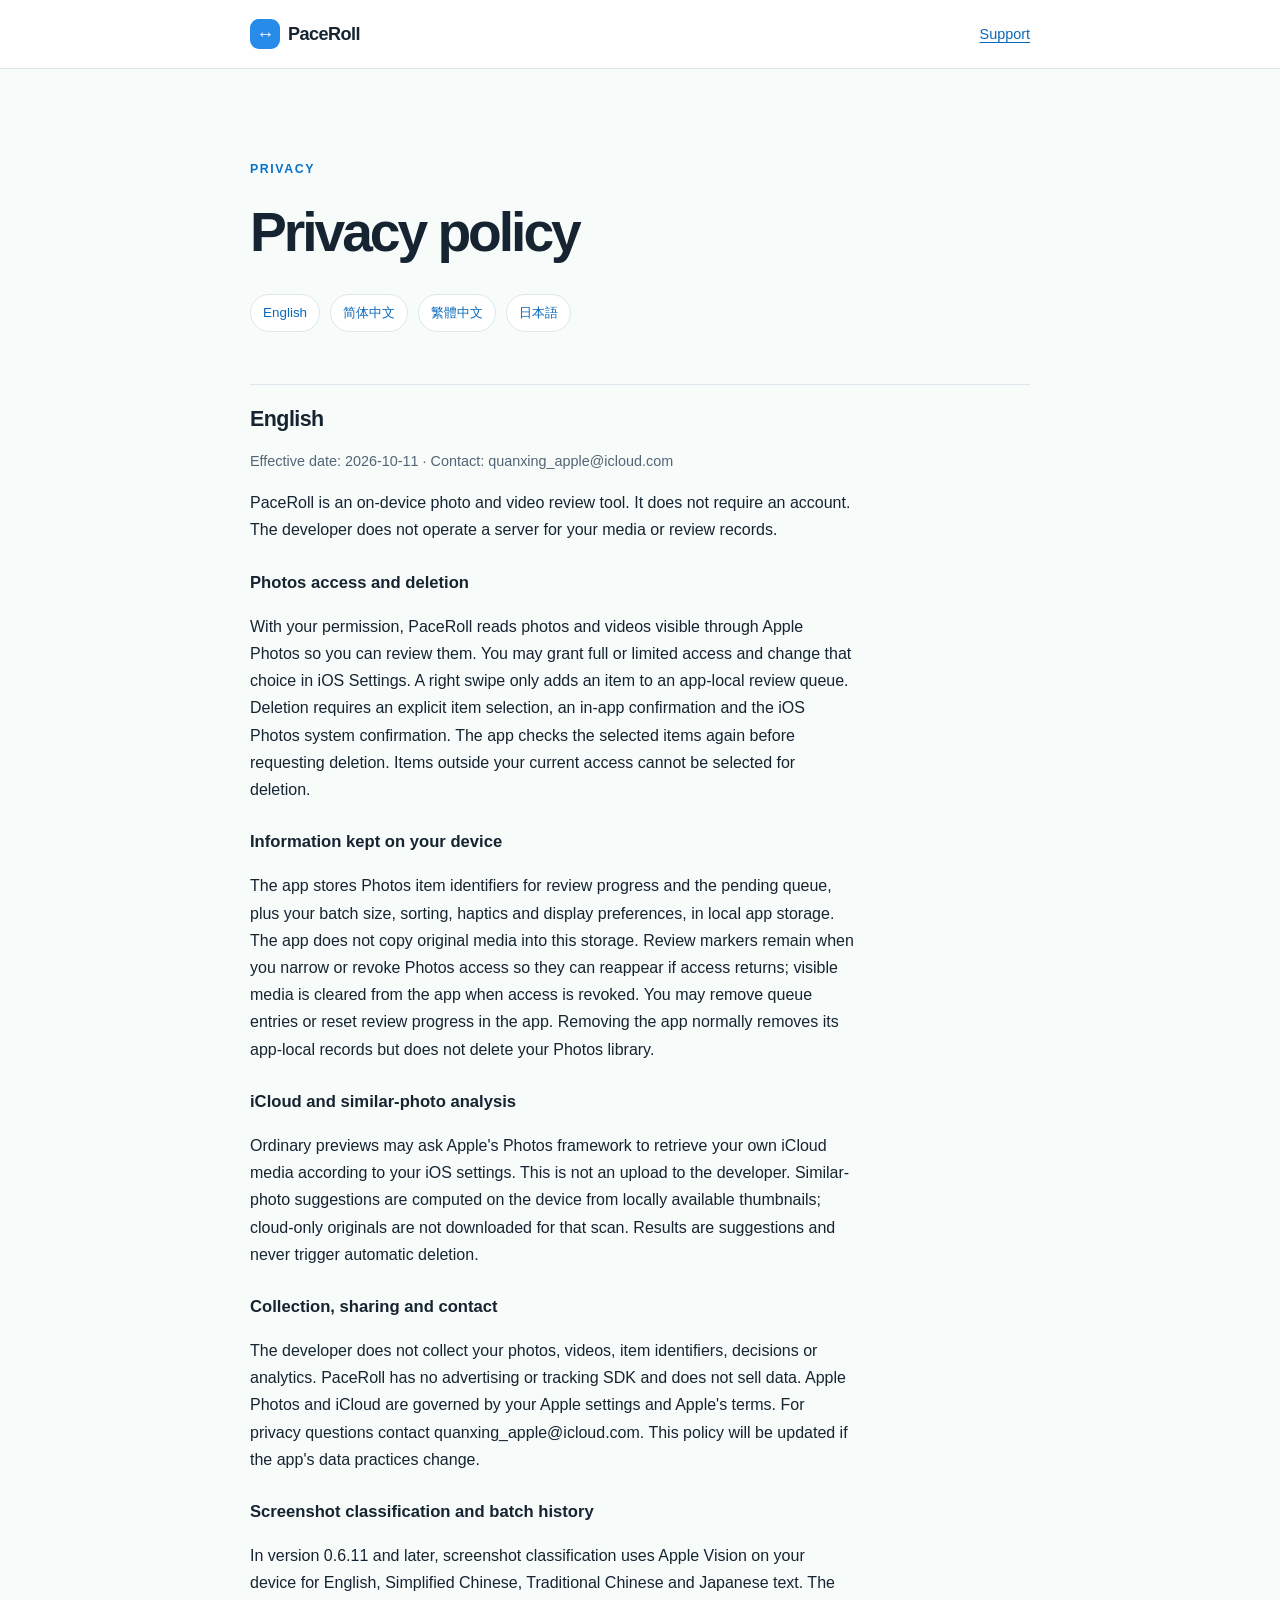
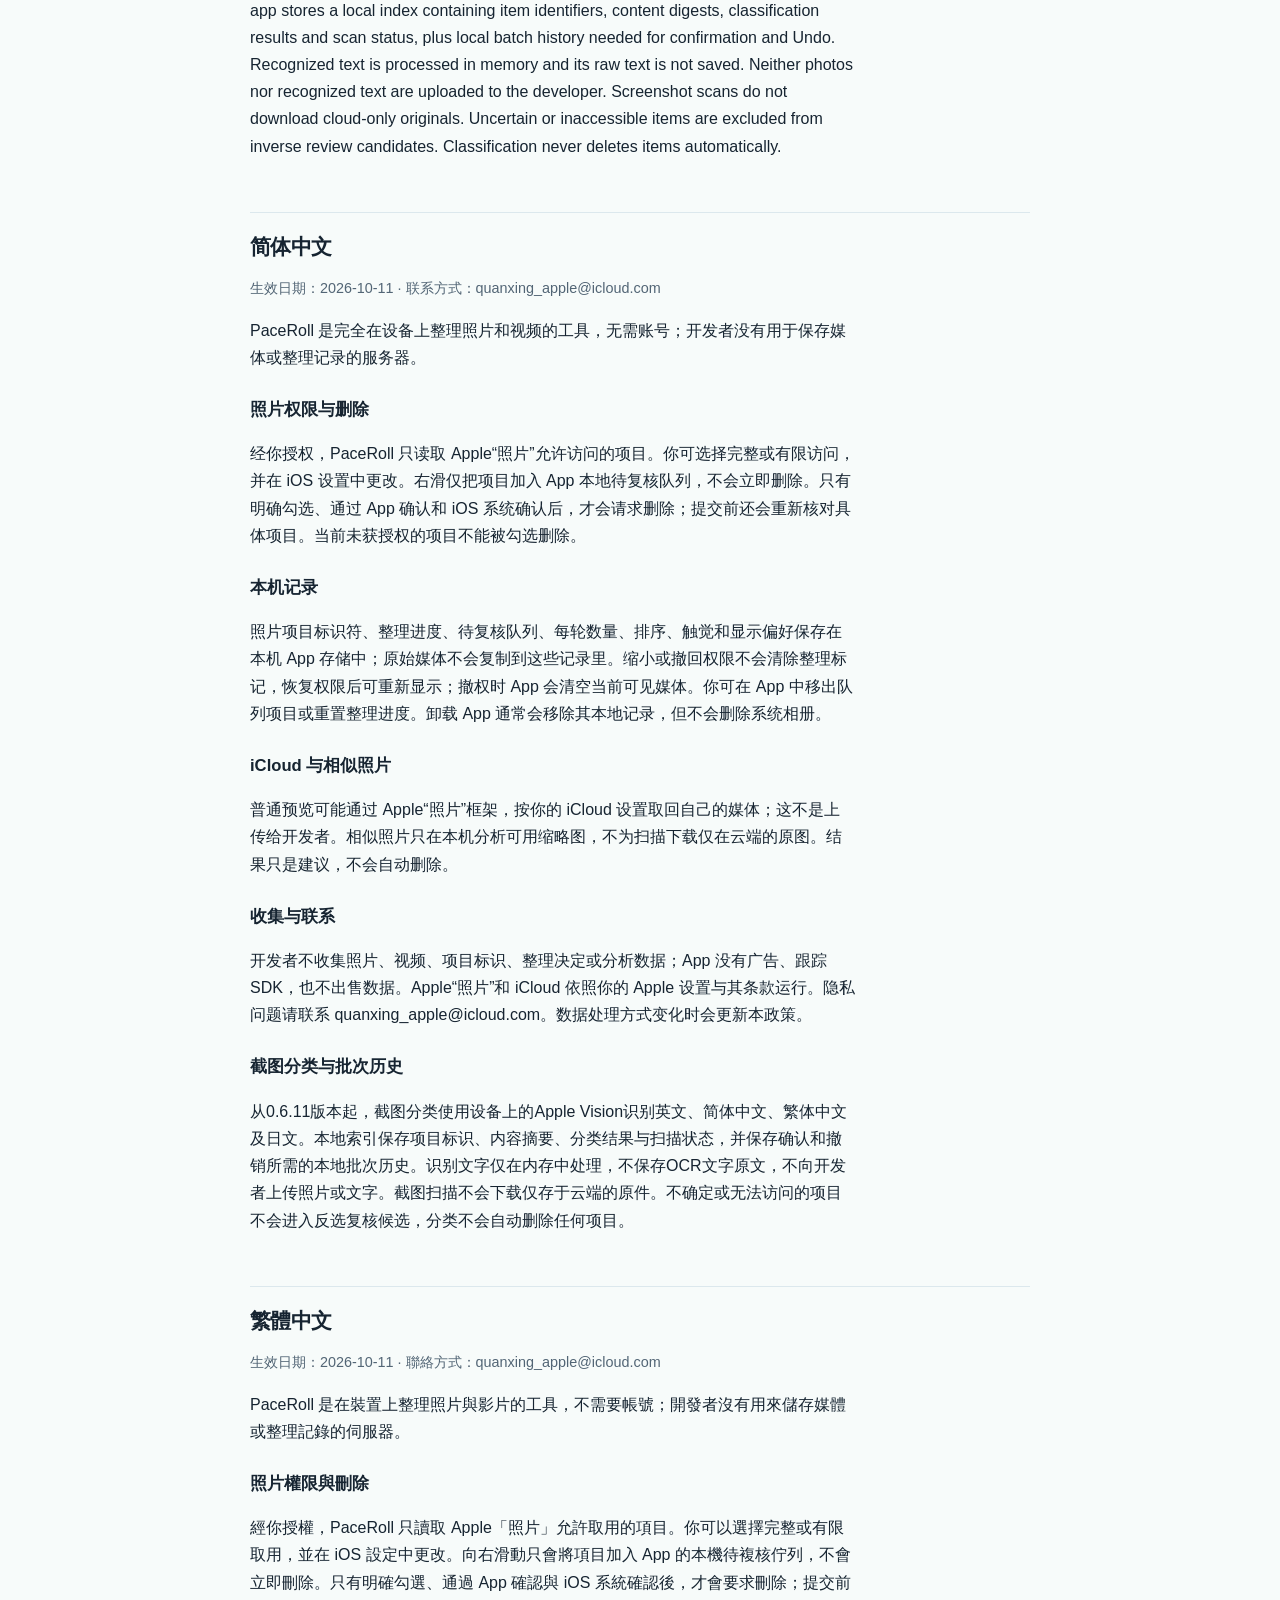
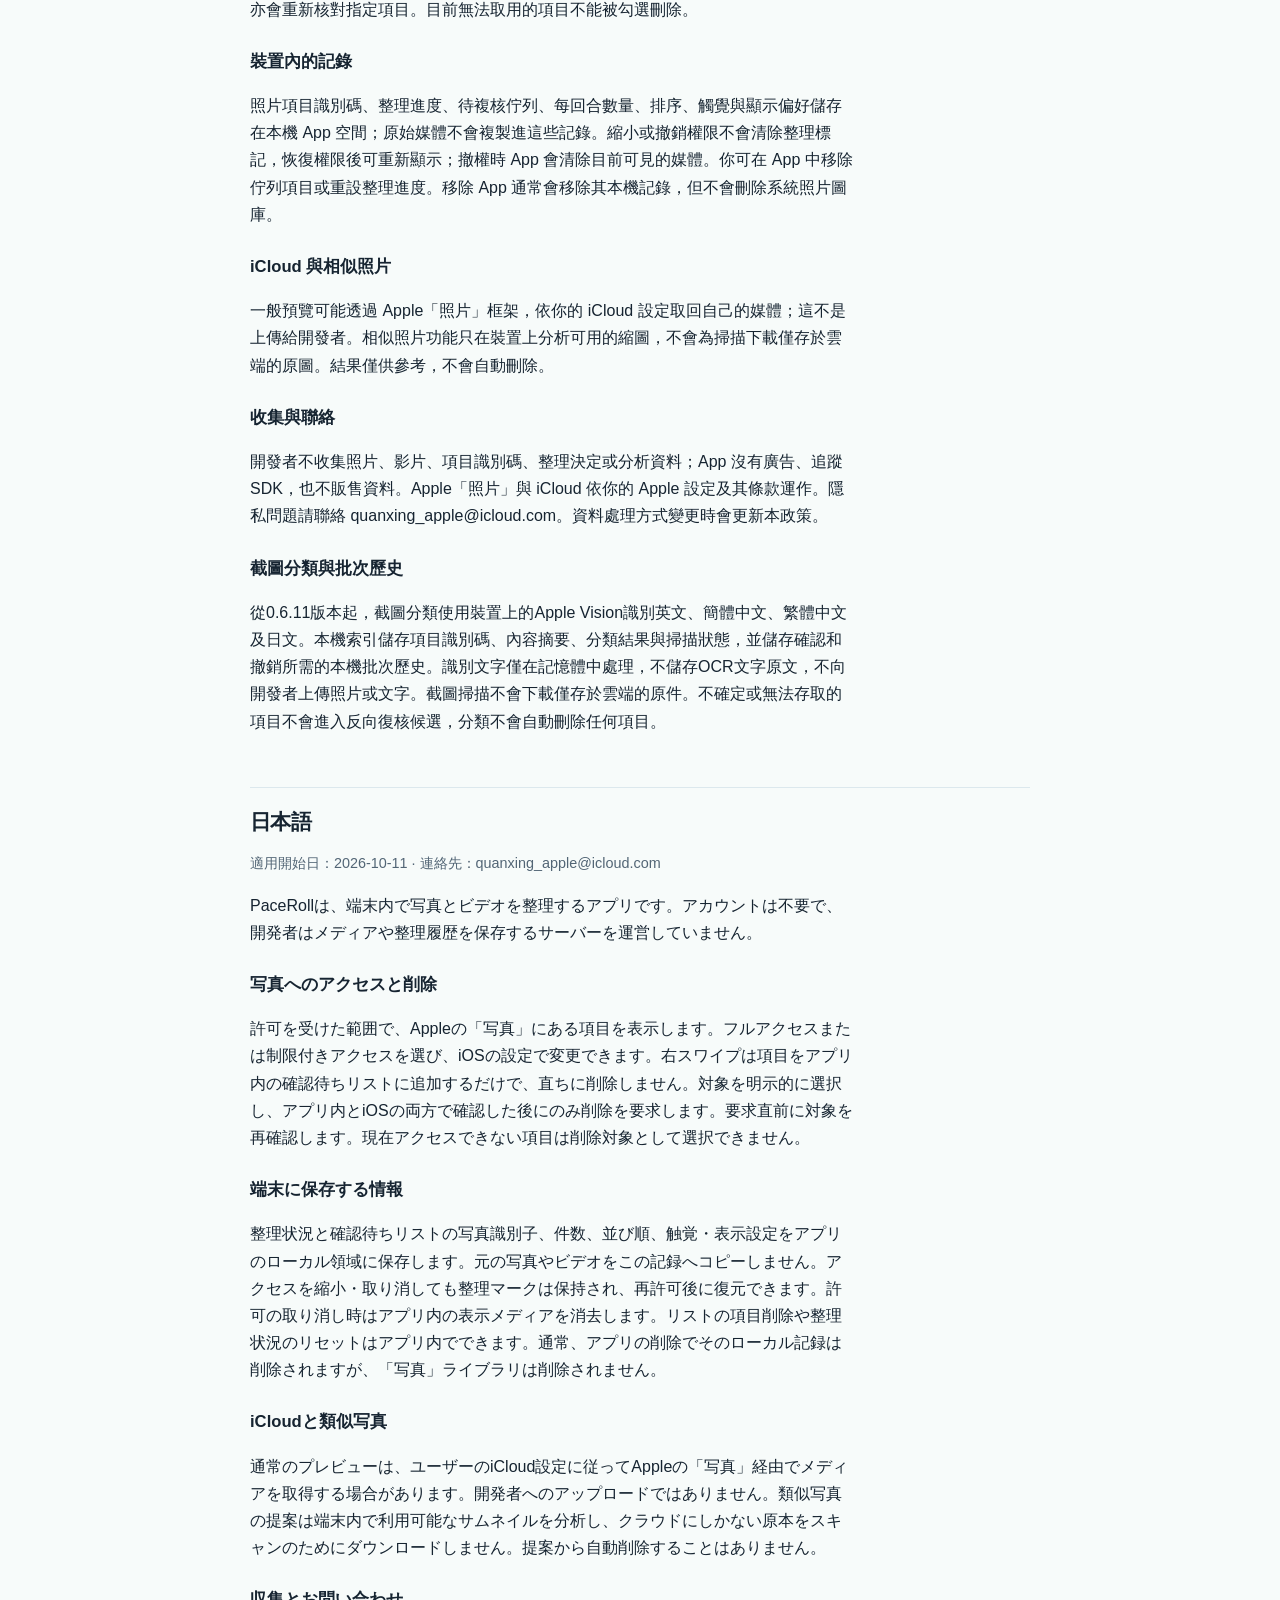
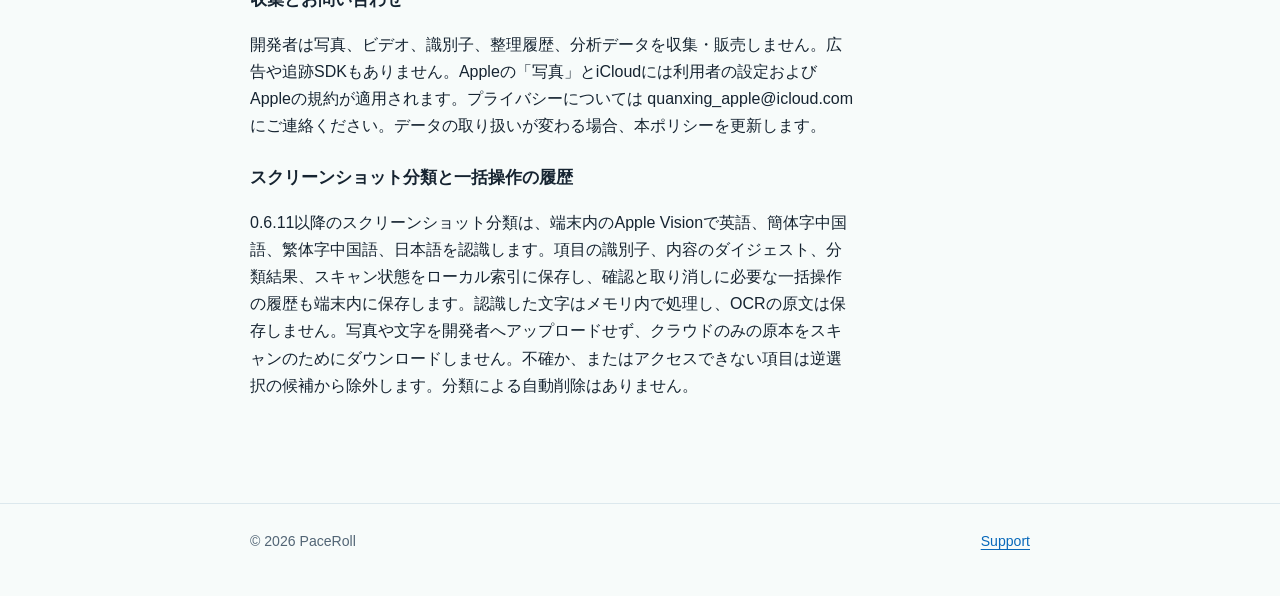
==== commit d16bc793: "Document free screenshot classification and local records for 0.6.11" ====
--- a/privacy/index.html
+++ b/privacy/index.html
@@ -2,8 +2,8 @@
 <html lang="en"><head><meta charset="utf-8"><meta name="viewport" content="width=device-width,initial-scale=1"><title>Privacy Policy · PaceRoll</title><meta name="description" content="How PaceRoll handles Photos access and on-device review data."><link rel="icon" type="image/png" href="../favicon.png"><link rel="stylesheet" href="../styles.css"></head>
 <body><header><div class="wrap nav"><a class="brand" href="../"><i aria-hidden="true">↔</i>PaceRoll</a><nav class="navlinks" aria-label="Pages"><a href="../support/">Support</a></nav></div></header>
 <main class="wrap"><p class="eyebrow">Privacy</p><h1>Privacy policy</h1><nav class="language-nav" aria-label="Language"><a href="#en">English</a><a href="#zh-hans">简体中文</a><a href="#zh-hant">繁體中文</a><a href="#ja">日本語</a></nav>
-<article id="en" class="language-section" lang="en"><h2>English</h2><p class="meta">Effective date: 2026-09-30 · Contact: quanxing_apple@icloud.com</p><p>PaceRoll is an on-device photo and video review tool. It does not require an account. The developer does not operate a server for your media or review records.</p><h3>Photos access and deletion</h3><p>With your permission, PaceRoll reads photos and videos visible through Apple Photos so you can review them. You may grant full or limited access and change that choice in iOS Settings. A right swipe only adds an item to an app-local review queue. Deletion requires an explicit item selection, an in-app confirmation and the iOS Photos system confirmation. The app checks the selected items again before requesting deletion. Items outside your current access cannot be selected for deletion.</p><h3>Information kept on your device</h3><p>The app stores Photos item identifiers for review progress and the pending queue, plus your batch size, sorting, haptics and display preferences, in local app storage. The app does not copy original media into this storage. Review markers remain when you narrow or revoke Photos access so they can reappear if access returns; visible media is cleared from the app when access is revoked. You may remove queue entries or reset review progress in the app. Removing the app normally removes its app-local records but does not delete your Photos library.</p><h3>iCloud and similar-photo analysis</h3><p>Ordinary previews may ask Apple's Photos framework to retrieve your own iCloud media according to your iOS settings. This is not an upload to the developer. Similar-photo suggestions are computed on the device from locally available thumbnails; cloud-only originals are not downloaded for that scan. Results are suggestions and never trigger automatic deletion.</p><h3>Collection, sharing and contact</h3><p>The developer does not collect your photos, videos, item identifiers, decisions or analytics. PaceRoll has no advertising or tracking SDK and does not sell data. Apple Photos and iCloud are governed by your Apple settings and Apple's terms. For privacy questions contact quanxing_apple@icloud.com. This policy will be updated if the app's data practices change.</p></article>
-<article id="zh-hans" class="language-section" lang="zh-Hans"><h2>简体中文</h2><p class="meta">生效日期：2026-09-30 · 联系方式：quanxing_apple@icloud.com</p><p>PaceRoll 是完全在设备上整理照片和视频的工具，无需账号；开发者没有用于保存媒体或整理记录的服务器。</p><h3>照片权限与删除</h3><p>经你授权，PaceRoll 只读取 Apple“照片”允许访问的项目。你可选择完整或有限访问，并在 iOS 设置中更改。右滑仅把项目加入 App 本地待复核队列，不会立即删除。只有明确勾选、通过 App 确认和 iOS 系统确认后，才会请求删除；提交前还会重新核对具体项目。当前未获授权的项目不能被勾选删除。</p><h3>本机记录</h3><p>照片项目标识符、整理进度、待复核队列、每轮数量、排序、触觉和显示偏好保存在本机 App 存储中；原始媒体不会复制到这些记录里。缩小或撤回权限不会清除整理标记，恢复权限后可重新显示；撤权时 App 会清空当前可见媒体。你可在 App 中移出队列项目或重置整理进度。卸载 App 通常会移除其本地记录，但不会删除系统相册。</p><h3>iCloud 与相似照片</h3><p>普通预览可能通过 Apple“照片”框架，按你的 iCloud 设置取回自己的媒体；这不是上传给开发者。相似照片只在本机分析可用缩略图，不为扫描下载仅在云端的原图。结果只是建议，不会自动删除。</p><h3>收集与联系</h3><p>开发者不收集照片、视频、项目标识、整理决定或分析数据；App 没有广告、跟踪 SDK，也不出售数据。Apple“照片”和 iCloud 依照你的 Apple 设置与其条款运行。隐私问题请联系 quanxing_apple@icloud.com。数据处理方式变化时会更新本政策。</p></article>
-<article id="zh-hant" class="language-section" lang="zh-Hant"><h2>繁體中文</h2><p class="meta">生效日期：2026-09-30 · 聯絡方式：quanxing_apple@icloud.com</p><p>PaceRoll 是在裝置上整理照片與影片的工具，不需要帳號；開發者沒有用來儲存媒體或整理記錄的伺服器。</p><h3>照片權限與刪除</h3><p>經你授權，PaceRoll 只讀取 Apple「照片」允許取用的項目。你可以選擇完整或有限取用，並在 iOS 設定中更改。向右滑動只會將項目加入 App 的本機待複核佇列，不會立即刪除。只有明確勾選、通過 App 確認與 iOS 系統確認後，才會要求刪除；提交前亦會重新核對指定項目。目前無法取用的項目不能被勾選刪除。</p><h3>裝置內的記錄</h3><p>照片項目識別碼、整理進度、待複核佇列、每回合數量、排序、觸覺與顯示偏好儲存在本機 App 空間；原始媒體不會複製進這些記錄。縮小或撤銷權限不會清除整理標記，恢復權限後可重新顯示；撤權時 App 會清除目前可見的媒體。你可在 App 中移除佇列項目或重設整理進度。移除 App 通常會移除其本機記錄，但不會刪除系統照片圖庫。</p><h3>iCloud 與相似照片</h3><p>一般預覽可能透過 Apple「照片」框架，依你的 iCloud 設定取回自己的媒體；這不是上傳給開發者。相似照片功能只在裝置上分析可用的縮圖，不會為掃描下載僅存於雲端的原圖。結果僅供參考，不會自動刪除。</p><h3>收集與聯絡</h3><p>開發者不收集照片、影片、項目識別碼、整理決定或分析資料；App 沒有廣告、追蹤 SDK，也不販售資料。Apple「照片」與 iCloud 依你的 Apple 設定及其條款運作。隱私問題請聯絡 quanxing_apple@icloud.com。資料處理方式變更時會更新本政策。</p></article>
-<article id="ja" class="language-section" lang="ja"><h2>日本語</h2><p class="meta">適用開始日：2026-09-30 · 連絡先：quanxing_apple@icloud.com</p><p>PaceRollは、端末内で写真とビデオを整理するアプリです。アカウントは不要で、開発者はメディアや整理履歴を保存するサーバーを運営していません。</p><h3>写真へのアクセスと削除</h3><p>許可を受けた範囲で、Appleの「写真」にある項目を表示します。フルアクセスまたは制限付きアクセスを選び、iOSの設定で変更できます。右スワイプは項目をアプリ内の確認待ちリストに追加するだけで、直ちに削除しません。対象を明示的に選択し、アプリ内とiOSの両方で確認した後にのみ削除を要求します。要求直前に対象を再確認します。現在アクセスできない項目は削除対象として選択できません。</p><h3>端末に保存する情報</h3><p>整理状況と確認待ちリストの写真識別子、件数、並び順、触覚・表示設定をアプリのローカル領域に保存します。元の写真やビデオをこの記録へコピーしません。アクセスを縮小・取り消しても整理マークは保持され、再許可後に復元できます。許可の取り消し時はアプリ内の表示メディアを消去します。リストの項目削除や整理状況のリセットはアプリ内でできます。通常、アプリの削除でそのローカル記録は削除されますが、「写真」ライブラリは削除されません。</p><h3>iCloudと類似写真</h3><p>通常のプレビューは、ユーザーのiCloud設定に従ってAppleの「写真」経由でメディアを取得する場合があります。開発者へのアップロードではありません。類似写真の提案は端末内で利用可能なサムネイルを分析し、クラウドにしかない原本をスキャンのためにダウンロードしません。提案から自動削除することはありません。</p><h3>収集とお問い合わせ</h3><p>開発者は写真、ビデオ、識別子、整理履歴、分析データを収集・販売しません。広告や追跡SDKもありません。Appleの「写真」とiCloudには利用者の設定およびAppleの規約が適用されます。プライバシーについては quanxing_apple@icloud.com にご連絡ください。データの取り扱いが変わる場合、本ポリシーを更新します。</p></article>
+<article id="en" class="language-section" lang="en"><h2>English</h2><p class="meta">Effective date: 2026-10-11 · Contact: quanxing_apple@icloud.com</p><p>PaceRoll is an on-device photo and video review tool. It does not require an account. The developer does not operate a server for your media or review records.</p><h3>Photos access and deletion</h3><p>With your permission, PaceRoll reads photos and videos visible through Apple Photos so you can review them. You may grant full or limited access and change that choice in iOS Settings. A right swipe only adds an item to an app-local review queue. Deletion requires an explicit item selection, an in-app confirmation and the iOS Photos system confirmation. The app checks the selected items again before requesting deletion. Items outside your current access cannot be selected for deletion.</p><h3>Information kept on your device</h3><p>The app stores Photos item identifiers for review progress and the pending queue, plus your batch size, sorting, haptics and display preferences, in local app storage. The app does not copy original media into this storage. Review markers remain when you narrow or revoke Photos access so they can reappear if access returns; visible media is cleared from the app when access is revoked. You may remove queue entries or reset review progress in the app. Removing the app normally removes its app-local records but does not delete your Photos library.</p><h3>iCloud and similar-photo analysis</h3><p>Ordinary previews may ask Apple's Photos framework to retrieve your own iCloud media according to your iOS settings. This is not an upload to the developer. Similar-photo suggestions are computed on the device from locally available thumbnails; cloud-only originals are not downloaded for that scan. Results are suggestions and never trigger automatic deletion.</p><h3>Collection, sharing and contact</h3><p>The developer does not collect your photos, videos, item identifiers, decisions or analytics. PaceRoll has no advertising or tracking SDK and does not sell data. Apple Photos and iCloud are governed by your Apple settings and Apple's terms. For privacy questions contact quanxing_apple@icloud.com. This policy will be updated if the app's data practices change.</p><h3>Screenshot classification and batch history</h3><p>In version 0.6.11 and later, screenshot classification uses Apple Vision on your device for English, Simplified Chinese, Traditional Chinese and Japanese text. The app stores a local index containing item identifiers, content digests, classification results and scan status, plus local batch history needed for confirmation and Undo. Recognized text is processed in memory and its raw text is not saved. Neither photos nor recognized text are uploaded to the developer. Screenshot scans do not download cloud-only originals. Uncertain or inaccessible items are excluded from inverse review candidates. Classification never deletes items automatically.</p></article>
+<article id="zh-hans" class="language-section" lang="zh-Hans"><h2>简体中文</h2><p class="meta">生效日期：2026-10-11 · 联系方式：quanxing_apple@icloud.com</p><p>PaceRoll 是完全在设备上整理照片和视频的工具，无需账号；开发者没有用于保存媒体或整理记录的服务器。</p><h3>照片权限与删除</h3><p>经你授权，PaceRoll 只读取 Apple“照片”允许访问的项目。你可选择完整或有限访问，并在 iOS 设置中更改。右滑仅把项目加入 App 本地待复核队列，不会立即删除。只有明确勾选、通过 App 确认和 iOS 系统确认后，才会请求删除；提交前还会重新核对具体项目。当前未获授权的项目不能被勾选删除。</p><h3>本机记录</h3><p>照片项目标识符、整理进度、待复核队列、每轮数量、排序、触觉和显示偏好保存在本机 App 存储中；原始媒体不会复制到这些记录里。缩小或撤回权限不会清除整理标记，恢复权限后可重新显示；撤权时 App 会清空当前可见媒体。你可在 App 中移出队列项目或重置整理进度。卸载 App 通常会移除其本地记录，但不会删除系统相册。</p><h3>iCloud 与相似照片</h3><p>普通预览可能通过 Apple“照片”框架，按你的 iCloud 设置取回自己的媒体；这不是上传给开发者。相似照片只在本机分析可用缩略图，不为扫描下载仅在云端的原图。结果只是建议，不会自动删除。</p><h3>收集与联系</h3><p>开发者不收集照片、视频、项目标识、整理决定或分析数据；App 没有广告、跟踪 SDK，也不出售数据。Apple“照片”和 iCloud 依照你的 Apple 设置与其条款运行。隐私问题请联系 quanxing_apple@icloud.com。数据处理方式变化时会更新本政策。</p><h3>截图分类与批次历史</h3><p>从0.6.11版本起，截图分类使用设备上的Apple Vision识别英文、简体中文、繁体中文及日文。本地索引保存项目标识、内容摘要、分类结果与扫描状态，并保存确认和撤销所需的本地批次历史。识别文字仅在内存中处理，不保存OCR文字原文，不向开发者上传照片或文字。截图扫描不会下载仅存于云端的原件。不确定或无法访问的项目不会进入反选复核候选，分类不会自动删除任何项目。</p></article>
+<article id="zh-hant" class="language-section" lang="zh-Hant"><h2>繁體中文</h2><p class="meta">生效日期：2026-10-11 · 聯絡方式：quanxing_apple@icloud.com</p><p>PaceRoll 是在裝置上整理照片與影片的工具，不需要帳號；開發者沒有用來儲存媒體或整理記錄的伺服器。</p><h3>照片權限與刪除</h3><p>經你授權，PaceRoll 只讀取 Apple「照片」允許取用的項目。你可以選擇完整或有限取用，並在 iOS 設定中更改。向右滑動只會將項目加入 App 的本機待複核佇列，不會立即刪除。只有明確勾選、通過 App 確認與 iOS 系統確認後，才會要求刪除；提交前亦會重新核對指定項目。目前無法取用的項目不能被勾選刪除。</p><h3>裝置內的記錄</h3><p>照片項目識別碼、整理進度、待複核佇列、每回合數量、排序、觸覺與顯示偏好儲存在本機 App 空間；原始媒體不會複製進這些記錄。縮小或撤銷權限不會清除整理標記，恢復權限後可重新顯示；撤權時 App 會清除目前可見的媒體。你可在 App 中移除佇列項目或重設整理進度。移除 App 通常會移除其本機記錄，但不會刪除系統照片圖庫。</p><h3>iCloud 與相似照片</h3><p>一般預覽可能透過 Apple「照片」框架，依你的 iCloud 設定取回自己的媒體；這不是上傳給開發者。相似照片功能只在裝置上分析可用的縮圖，不會為掃描下載僅存於雲端的原圖。結果僅供參考，不會自動刪除。</p><h3>收集與聯絡</h3><p>開發者不收集照片、影片、項目識別碼、整理決定或分析資料；App 沒有廣告、追蹤 SDK，也不販售資料。Apple「照片」與 iCloud 依你的 Apple 設定及其條款運作。隱私問題請聯絡 quanxing_apple@icloud.com。資料處理方式變更時會更新本政策。</p><h3>截圖分類與批次歷史</h3><p>從0.6.11版本起，截圖分類使用裝置上的Apple Vision識別英文、簡體中文、繁體中文及日文。本機索引儲存項目識別碼、內容摘要、分類結果與掃描狀態，並儲存確認和撤銷所需的本機批次歷史。識別文字僅在記憶體中處理，不儲存OCR文字原文，不向開發者上傳照片或文字。截圖掃描不會下載僅存於雲端的原件。不確定或無法存取的項目不會進入反向復核候選，分類不會自動刪除任何項目。</p></article>
+<article id="ja" class="language-section" lang="ja"><h2>日本語</h2><p class="meta">適用開始日：2026-10-11 · 連絡先：quanxing_apple@icloud.com</p><p>PaceRollは、端末内で写真とビデオを整理するアプリです。アカウントは不要で、開発者はメディアや整理履歴を保存するサーバーを運営していません。</p><h3>写真へのアクセスと削除</h3><p>許可を受けた範囲で、Appleの「写真」にある項目を表示します。フルアクセスまたは制限付きアクセスを選び、iOSの設定で変更できます。右スワイプは項目をアプリ内の確認待ちリストに追加するだけで、直ちに削除しません。対象を明示的に選択し、アプリ内とiOSの両方で確認した後にのみ削除を要求します。要求直前に対象を再確認します。現在アクセスできない項目は削除対象として選択できません。</p><h3>端末に保存する情報</h3><p>整理状況と確認待ちリストの写真識別子、件数、並び順、触覚・表示設定をアプリのローカル領域に保存します。元の写真やビデオをこの記録へコピーしません。アクセスを縮小・取り消しても整理マークは保持され、再許可後に復元できます。許可の取り消し時はアプリ内の表示メディアを消去します。リストの項目削除や整理状況のリセットはアプリ内でできます。通常、アプリの削除でそのローカル記録は削除されますが、「写真」ライブラリは削除されません。</p><h3>iCloudと類似写真</h3><p>通常のプレビューは、ユーザーのiCloud設定に従ってAppleの「写真」経由でメディアを取得する場合があります。開発者へのアップロードではありません。類似写真の提案は端末内で利用可能なサムネイルを分析し、クラウドにしかない原本をスキャンのためにダウンロードしません。提案から自動削除することはありません。</p><h3>収集とお問い合わせ</h3><p>開発者は写真、ビデオ、識別子、整理履歴、分析データを収集・販売しません。広告や追跡SDKもありません。Appleの「写真」とiCloudには利用者の設定およびAppleの規約が適用されます。プライバシーについては quanxing_apple@icloud.com にご連絡ください。データの取り扱いが変わる場合、本ポリシーを更新します。</p><h3>スクリーンショット分類と一括操作の履歴</h3><p>0.6.11以降のスクリーンショット分類は、端末内のApple Visionで英語、簡体字中国語、繁体字中国語、日本語を認識します。項目の識別子、内容のダイジェスト、分類結果、スキャン状態をローカル索引に保存し、確認と取り消しに必要な一括操作の履歴も端末内に保存します。認識した文字はメモリ内で処理し、OCRの原文は保存しません。写真や文字を開発者へアップロードせず、クラウドのみの原本をスキャンのためにダウンロードしません。不確か、またはアクセスできない項目は逆選択の候補から除外します。分類による自動削除はありません。</p></article>
 </main><footer><div class="wrap"><span>© 2026 PaceRoll</span><a href="../support/">Support</a></div></footer></body></html>
